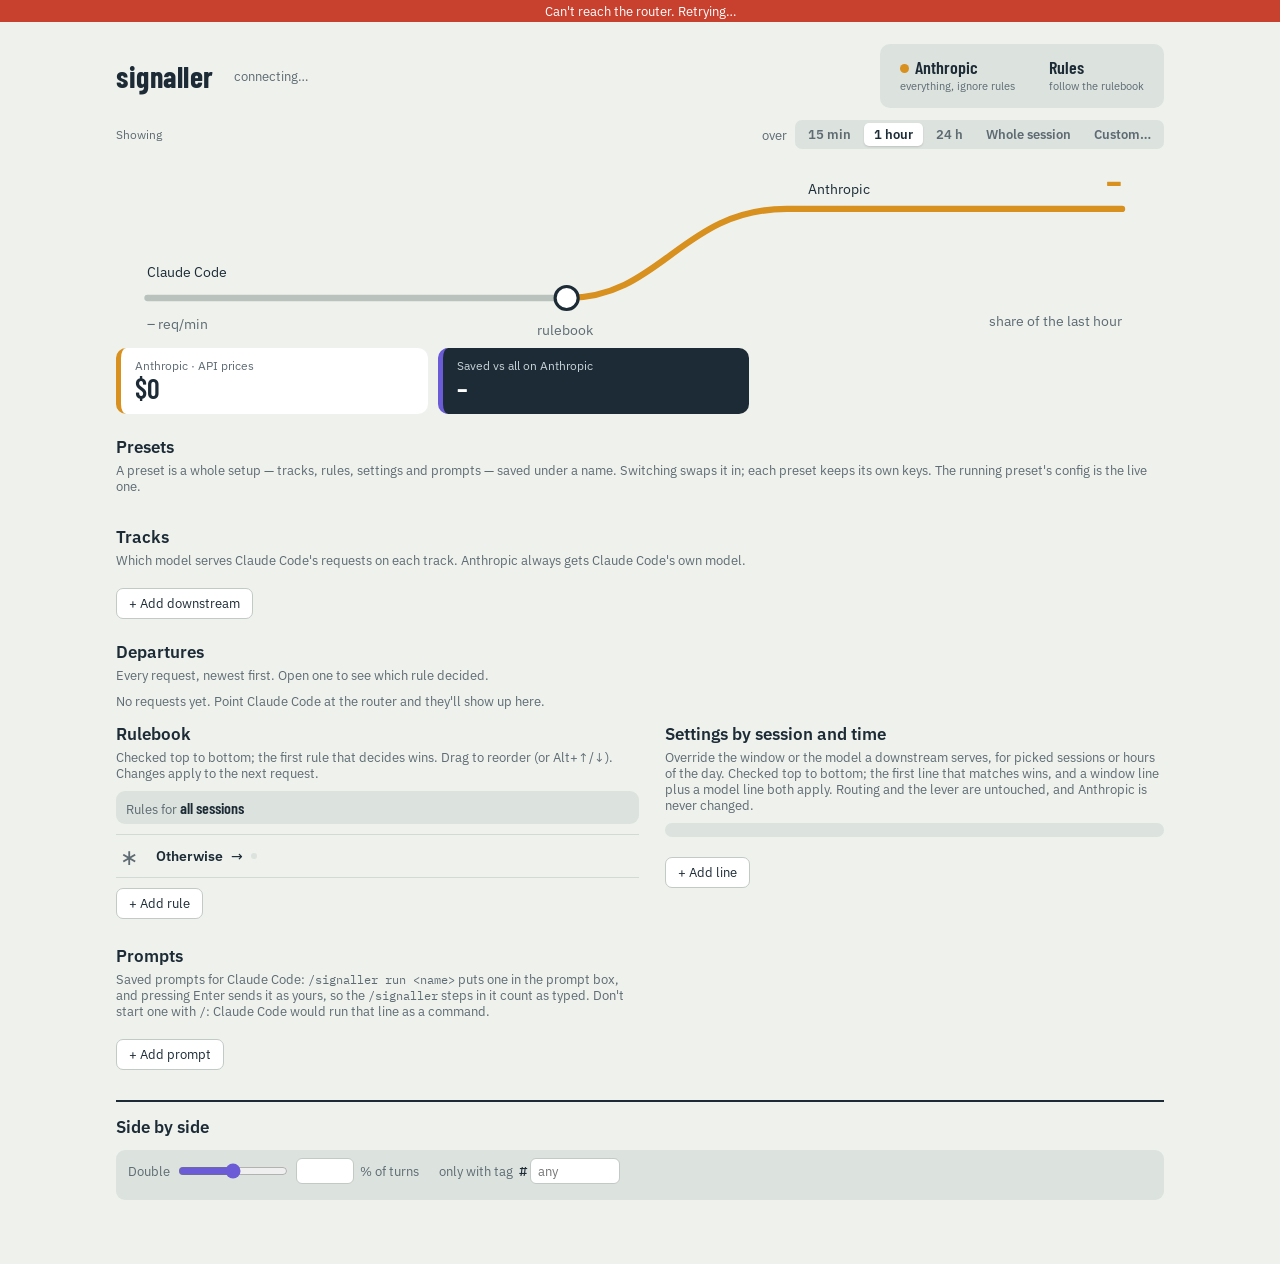
==== ui/index.html @ b8a9aece "Console: import a preset with a preview of its tracks, rules, schedule and prompts Co-Authored-By: C" ====
<!doctype html>
<html lang="en">
<head>
<meta charset="utf-8">
<meta name="viewport" content="width=device-width, initial-scale=1">
<title>signaller</title>
<link rel="icon" href="/ui/favicon.svg" type="image/svg+xml">
<link rel="stylesheet" href="/ui/app.css">
<script src="/ui/app.js" defer></script>
</head>
<body>
<div id="offline" class="offline" role="alert" hidden>Can't reach the router. Retrying…</div>
<div id="banner" class="banner" role="status" hidden></div>
<div id="keyBanner" class="banner" role="status" hidden></div>

<main class="sb">
  <header class="top">
    <h1>signaller</h1>
    <button type="button" class="presetgo" id="presetGo" hidden>running <b id="presetName"></b></button>
    <span class="who"><span id="who">connecting…</span> <span id="errs" class="errs" hidden></span></span>
    <div class="frame" id="lever" role="radiogroup" aria-label="Lever: where requests go">
      <button type="button" class="lever" role="radio" data-v="anthropic" data-t="anthropic" aria-checked="false"><b>Anthropic</b><small>everything, ignore rules</small></button>
      <button type="button" class="lever" role="radio" data-v="rules" aria-checked="false"><b>Rules</b><small>follow the rulebook</small></button>
    </div>
  </header>
  <p id="leverScope" class="hint"></p>
  <p id="leverErr" class="err" role="alert" hidden></p>
  <p id="localWarn" class="warnline" role="status" hidden><span id="localWarnT"></span> <button type="button" class="linkish" id="localWarnX">OK</button></p>

  <div class="tfrow">
    <div class="sess" id="sess" role="group" aria-label="Sessions shown"><span class="lbl">Showing</span></div>
    <div class="tf"><span>over</span>
      <span class="seg" id="span" role="group" aria-label="Time span"><button type="button" data-v="15m">15 min</button><button type="button" data-v="1h">1 hour</button><button type="button" data-v="24h">24 h</button><button type="button" data-v="whole">Whole session</button><button type="button" data-v="custom">Custom…</button></span>
      <span id="custom" class="custom" hidden><input type="datetime-local" id="cFrom" aria-label="From"> – <input type="datetime-local" id="cTo" aria-label="To"></span>
    </div>
  </div>

  <div class="yard">
    <svg id="yard" viewBox="0 0 1000 165" role="img" aria-label="Live traffic">
      <path class="trk rail" d="M30 125 H430"/>
      <path class="trk" id="trkA" data-t="anthropic" d="M430 125 C520 125 540 40 640 40 H960"/>
      <g id="lines"></g>
      <path id="pathA" class="ghost" d="M30 125 H430 C520 125 540 40 640 40 H960"/>
      <text x="30" y="105" class="branch" id="cc">Claude Code</text>
      <text x="30" y="155" class="branch mut" id="rpm">– req/min</text>
      <g id="dots"></g>
      <circle cx="430" cy="125" r="11" class="junction"/>
      <text x="402" y="160" class="branch mut" id="jlabel">rulebook</text>
      <text x="660" y="26" class="branch" id="nameA">Anthropic</text>
      <text x="960" y="28" class="big" data-t="anthropic" text-anchor="end" id="pctA">–</text>
      <text x="960" y="152" class="branch mut share" text-anchor="end" id="share">share of the last hour</text>
    </svg>
  </div>
  <div class="money" id="money">
    <div class="mcell" data-t="anthropic"><div class="k">Anthropic · API prices<span class="sfx"></span></div><div class="n" id="nA">$0</div><div class="t" id="mA"></div><div class="t" id="lA"></div></div>
    <div class="mcell s" id="mcS"><div class="k">Saved vs all on Anthropic<span class="sfx"></span></div><div class="n" id="nS">–</div><div class="t" id="mS"></div></div>
  </div>

  <section id="presets" aria-labelledby="prH">
    <h2 id="prH">Presets</h2>
    <p class="hint">A preset is a whole setup — tracks, rules, settings and prompts — saved under a name. Switching swaps it in; each preset keeps its own keys. The running preset's config is the live one.</p>
    <div class="pcards" id="presetRows"></div>
    <div id="impanel" class="editor impanel" hidden>
      <h3>Import a preset</h3>
      <p class="hint">Nothing changes until you add it: you see the tracks, the rules and what needs a key first.</p>
      <div id="imPick">
        <label class="fld">Choose a .json file <input type="file" id="imFile" accept=".json,application/json"></label>
        <label class="fld" for="imText">…or paste the file's contents</label>
        <textarea id="imText" class="imtext" rows="5" spellcheck="false" autocomplete="off" placeholder="paste an exported preset here"></textarea>
      </div>
      <p id="imErr" class="err" role="alert" hidden></p>
      <div id="imView"></div>
      <div class="edbtns imfoot"><button type="button" class="btn primary" id="imAdd" hidden>Add to my presets</button><button type="button" class="btn" id="imCancel">Cancel</button><span id="imKeys" class="imkeys" hidden></span></div>
    </div>
  </section>

  <section id="tracks" aria-labelledby="trH">
    <h2 id="trH">Tracks</h2>
    <p class="hint">Which model serves Claude Code's requests on each track. Anthropic always gets Claude Code's own model.</p>
    <p id="trErr" class="err" role="alert" hidden></p>
    <div class="tracks" id="trows"></div>
    <button type="button" class="btn" id="addDs" aria-expanded="false" aria-controls="wiz">+ Add downstream</button>
    <span id="addDsWhy" class="hint" hidden>At most 6 downstreams: delete one to add another.</span>
    <div id="wiz" class="editor wiz" hidden>
      <h3>Add a downstream</h3>
      <p class="hint">Any service that accepts Anthropic's <code>/v1/messages</code>. Testing only asks for its model list; nothing is sent to a model.</p>
      <fieldset>
        <legend>1 · Connect</legend>
        <label class="fld">Name <input id="wName" autocomplete="off" spellcheck="false" placeholder="lemmi"></label>
        <label class="fld">Id <input id="wId" autocomplete="off" spellcheck="false" aria-describedby="wIdHint"></label>
        <p id="wIdHint" class="hint">Used in rules (<code>go id</code>), the lever and <code>/signaller id</code>. Can't change once saved.</p>
        <p id="wReuse" class="warn" role="status" hidden></p>
        <label class="fld">URL <input id="wUrl" type="url" autocomplete="off" spellcheck="false" placeholder="the service's base url"></label>
        <label class="fld">Key <input id="wKey" type="password" autocomplete="off" placeholder="sent as a bearer key; never shown again"></label>
        <button type="button" class="btn" id="wTest">Test connection</button> <span id="wTestR" class="wtest" role="status"></span>
      </fieldset>
      <fieldset>
        <legend>2 · Models</legend>
        <label class="sfld"><input type="checkbox" id="wOne"> use one model for every tier</label>
        <div id="wModels" class="wmodels"></div>
      </fieldset>
      <fieldset id="wCost">
        <legend>3 · Cost (optional)</legend>
        <div class="tprices" id="wPrices"></div>
        <p class="hint">USD per 1M tokens. Leave all four blank for unpriced.</p>
      </fieldset>
      <p id="wErr" class="err" role="alert" hidden></p>
      <div class="edbtns"><button type="button" class="btn primary" id="wSave">Save</button><button type="button" class="btn" id="wCancel">Cancel</button></div>
    </div>
  </section>

  <section class="board" aria-labelledby="depH">
    <h2 id="depH">Departures</h2>
    <p class="hint"><span id="depFrom">Every request</span>, newest first. Open one to see which rule decided.</p>
    <div id="deps" class="deps"></div>
    <p id="depEmpty" class="hint empty">No requests yet. Point Claude Code at the router and they'll show up here.</p>
    <button type="button" class="btn" id="older" hidden>Load older</button>
  </section>

  <div class="cols">
    <section id="rulebook" aria-labelledby="rbH">
      <h2 id="rbH">Rulebook</h2>
      <p class="hint">Checked top to bottom; the first rule that decides wins. Drag to reorder (or Alt+↑/↓). Changes apply to the next request.</p>
      <p class="scope">Rules for <b>all sessions</b></p>
      <p id="leverNote" class="levernote" hidden></p>
      <p id="rbErr" class="err" role="alert" hidden></p>
      <div id="rbBody">
        <ol class="rules" id="rules"></ol>
        <div class="otherwise"><span class="onum">∗</span><span class="rname">Otherwise</span> → <span class="seg" role="group" aria-label="Otherwise track" id="otherwise"></span><span class="hint dec" data-r="otherwise"></span></div>
        <button type="button" class="btn" id="addRule">+ Add rule</button>
      </div>
      <div id="editor" class="editor" hidden>
        <h3 id="edTitle">New rule</h3>
        <label class="fld">Name <input id="edName" autocomplete="off" spellcheck="false"></label>
        <label class="fld" for="edText">Rule</label>
        <div class="edwrap">
          <pre class="edhl" id="edHl" aria-hidden="true"></pre>
          <textarea id="edText" class="edta" rows="3" spellcheck="false" autocomplete="off" aria-describedby="edMsg" placeholder='when text contains "migration" go anthropic'></textarea>
        </div>
        <div id="edMsg" class="edmsg" aria-live="polite"></div>
        <div id="edHits"></div>
        <p id="edErr" class="err" role="alert" hidden></p>
        <div class="edbtns"><button type="button" class="btn primary" id="edSave">Save</button><button type="button" class="btn" id="edCancel">Cancel</button></div>
        <details class="ref">
          <summary>What a rule can look at</summary>
          <div class="refcols">
            <div><code>text</code> your newest message</div>
            <div><code>tag</code> any #word in your message</div>
            <div><code>tier</code> opus, sonnet, haiku or other</div>
            <div><code>model</code> the full model id</div>
            <div><code>label</code> what the classifier said</div>
            <div><code>tokens</code> rough request size (<code>100k</code> works)</div>
            <div><code>subagent</code> a subagent's request: yes or no</div>
            <div><code>teammate</code> an agent-team teammate's request (not the lead): yes or no</div>
            <div><code>servertool</code> uses a tool only Anthropic can run (web search…): yes or no</div>
            <div><code>session</code> the session id</div>
            <div><code>hour</code> the hour of the request, 0–23</div>
            <div><b>Joining</b> <code>and</code> <code>or</code> <code>not</code> <code>( )</code></div>
            <div><b>Comparing</b> <code>is</code> <code>contains</code> <code>matches /re/i</code> <code>&gt;</code> <code>&lt;</code></div>
            <div><b>Ending</b> <code>go anthropic</code> or <code>go</code> any downstream id: <span id="refIds"></span></div>
          </div>
          <p class="hint">One <code>when … go …</code> per line; the first line that matches decides.</p>
        </details>
      </div>
    </section>

    <section id="stt" aria-labelledby="sttH">
      <h2 id="sttH">Settings by session and time</h2>
      <p class="hint">Override the window or the model a downstream serves, for picked sessions or hours of the day. Checked top to bottom; the first line that matches wins, and a window line plus a model line both apply. Routing and the lever are untouched, and Anthropic is never changed.</p>
      <p id="sttClock" class="scope"></p>
      <p id="sttErr" class="err" role="alert" hidden></p>
      <ol class="stlines" id="stLines"></ol>
      <button type="button" class="btn" id="stAdd">+ Add line</button>
      <ul id="stColl" class="stcoll" hidden></ul>
    </section>

    <section id="prm" aria-labelledby="prmH">
      <h2 id="prmH">Prompts</h2>
      <p class="hint">Saved prompts for Claude Code: <code>/signaller run &lt;name&gt;</code> puts one in the prompt box, and pressing Enter sends it as yours, so the <code>/signaller</code> steps in it count as typed. Don't start one with <code>/</code>: Claude Code would run that line as a command.</p>
      <p id="prmErr" class="err" role="alert" hidden></p>
      <ol class="prlist" id="prList"></ol>
      <button type="button" class="btn" id="prAdd">+ Add prompt</button>
    </section>
  </div>

  <section class="pair" id="pair" aria-labelledby="pairH">
    <div class="pairhead">
      <h2 id="pairH">Side by side</h2>
      <span class="hint" id="dblCount"></span>
    </div>
    <div class="strip" id="strip">
      <label class="sfld">Double <input type="range" id="dRate" min="0" max="100" step="1" aria-label="Doubling rate, percent of turns"> <input type="number" id="dRateN" min="0" max="100" step="1" class="num3" aria-label="Doubling rate percent">% of turns</label>
      <label class="sfld">only with tag <span class="hash">#</span><input id="dTag" class="tagin" placeholder="any" spellcheck="false" autocomplete="off"></label>
      <div class="shadows" id="shadows"></div>
    </div>
    <p id="dblErr" class="err" role="alert" hidden></p>
    <div id="turn"></div>
  </section>
</main>
</body>
</html>
---- ui/app.css ----
@font-face{font-family:"Barlow Condensed";font-weight:500;font-display:swap;src:url(/ui/fonts/barlow-condensed-latin-500-normal.woff2) format("woff2")}
@font-face{font-family:"Barlow Condensed";font-weight:600;font-display:swap;src:url(/ui/fonts/barlow-condensed-latin-600-normal.woff2) format("woff2")}
@font-face{font-family:"Barlow Condensed";font-weight:700;font-display:swap;src:url(/ui/fonts/barlow-condensed-latin-700-normal.woff2) format("woff2")}
@font-face{font-family:"IBM Plex Sans";font-weight:400;font-display:swap;src:url(/ui/fonts/ibm-plex-sans-latin-400-normal.woff2) format("woff2")}
@font-face{font-family:"IBM Plex Sans";font-weight:500;font-display:swap;src:url(/ui/fonts/ibm-plex-sans-latin-500-normal.woff2) format("woff2")}
@font-face{font-family:"IBM Plex Sans";font-weight:600;font-display:swap;src:url(/ui/fonts/ibm-plex-sans-latin-600-normal.woff2) format("woff2")}
@font-face{font-family:"IBM Plex Mono";font-weight:400;font-display:swap;src:url(/ui/fonts/ibm-plex-mono-latin-400-normal.woff2) format("woff2")}

:root{--paper:#EEF1EC;--ink:#1C2B36;--muted:#5E6B73;--rail:#B9C2BD;--anth:#D8901E;--ok:#1F8A5B;--shadow:#6B5BD6;--stop:#C8412F;
  --line:#D3DAD5;--well:#DCE2DD;--off:#C2CAC5;--card:#fff;
  --cond:"Barlow Condensed",sans-serif;--mono:"IBM Plex Mono",ui-monospace,monospace}
*{box-sizing:border-box}
html,body{margin:0;background:var(--paper);color:var(--ink)}
body{font-family:"IBM Plex Sans",system-ui,sans-serif;font-size:14px}
button,input,select,textarea{font:inherit;color:inherit}
code{font-family:var(--mono);font-size:.92em}
[hidden]{display:none!important}
[data-t=anthropic]{--c:var(--anth)}
:focus-visible{outline:2px solid var(--shadow);outline-offset:2px;border-radius:4px}

.sb{max-width:1100px;margin:0 auto;padding:22px 26px 60px}
h1,h2,h3,.num,.lever b,.big{font-family:var(--cond)}
h2{font-size:17px;margin:0 0 4px;font-weight:600;font-family:inherit}
h3{font-size:20px;margin:0 0 10px;font-weight:600;letter-spacing:.3px}
.hint{font-size:12.5px;color:var(--muted);margin:0 0 10px}
.err{font-size:12.5px;color:var(--stop);margin:6px 0;font-weight:500}
.to{color:var(--c);font-weight:600}

.offline{position:sticky;top:0;z-index:5;background:var(--stop);color:#fff;font-size:12.5px;padding:3px 12px;text-align:center}
.banner{background:#FBEFD9;border-bottom:1px solid #E9C98E;padding:8px 26px;font-size:13px;text-align:center}

/* header + lever */
.top{display:flex;align-items:center;gap:20px;flex-wrap:wrap}
.top h1{font-size:30px;margin:0;letter-spacing:.5px;font-weight:700}
.who{color:var(--muted);font-size:13px}
.errs{color:var(--stop);font-weight:600;margin-left:8px}
.frame{margin-left:auto;display:flex;gap:6px;background:var(--well);padding:6px;border-radius:10px}
.lever{border:0;border-radius:7px;padding:8px 14px;background:transparent;color:var(--ink);cursor:pointer;text-align:left;transition:background .15s,color .15s}
.lever:hover{background:#E9EDE9}
.lever b{display:block;font-size:18px;line-height:1;font-weight:600}
.lever small{font-size:11px;color:var(--muted)}
.lever[aria-checked=true]{background:var(--ink);color:#fff}.lever[aria-checked=true] small{color:#C9D3D8}
.lever[data-t] b::before{content:"";display:inline-block;width:9px;height:9px;border-radius:50%;margin-right:6px;vertical-align:1px;background:var(--c)}
.warnline{background:#FBEFD9;border-left:4px solid var(--anth);padding:8px 12px;border-radius:6px;font-size:13px;margin:12px 0 0}
.linkish{background:none;border:0;padding:0 4px;text-decoration:underline;cursor:pointer;font-weight:600}

/* sessions + time span */
.tfrow{display:flex;justify-content:space-between;align-items:center;gap:10px;flex-wrap:wrap;margin:12px 0 0}
.sess{display:flex;gap:6px;flex-wrap:wrap;align-items:center;min-width:0}
.sess .lbl,.tf{font-size:12.5px;color:var(--muted)}.sess .lbl{font-size:11.5px;margin-right:4px}
.sc{font-size:12.5px;border-radius:7px;padding:5px 10px;background:#fff;border:1px solid var(--line);font-family:var(--mono);cursor:pointer;max-width:100%;overflow:hidden;text-overflow:ellipsis;white-space:nowrap}
.sc small{color:var(--muted);font-family:"IBM Plex Sans",sans-serif;margin-left:6px}
.sc[aria-pressed=true]{background:var(--ink);color:#fff;border-color:var(--ink)}.sc[aria-pressed=true] small{color:#C9D3D8}
.scw{display:inline-flex;max-width:100%}.scw .sc{border-radius:7px 0 0 7px;border-right:0;min-width:0}
.scx{border:1px solid var(--line);border-radius:0 7px 7px 0;background:#fff;color:var(--muted);padding:0 7px;cursor:pointer;font-size:13px}.scx:hover,.scx:focus-visible{color:#B42318;border-color:#B42318}
.sc.all,.sc.more{font-family:inherit;font-weight:600}.sc.more{color:var(--muted)}
.tf{display:flex;align-items:center;gap:8px;flex-wrap:wrap}
.tf .seg{flex-wrap:wrap}.tf .seg button[aria-pressed=true]{color:var(--ink)}
.custom input{border:1px solid var(--off);background:#fff;border-radius:6px;padding:3px 8px;font-family:var(--mono);font-size:12px;color:var(--ink)}

/* cost cards */
.money{display:grid;grid-template-columns:var(--cols,repeat(2,1fr) 1.3fr);gap:10px;margin-top:4px}
.mcell{background:#fff;border-radius:10px;padding:10px 14px;border-left:5px solid var(--c);min-width:0}
.mcell.s{--c:var(--shadow);background:var(--ink);color:#fff}
.mcell .k{font-size:11.5px;color:var(--muted)}.mcell.s .k{color:#C9D3D8}
.mcell .n{font-family:var(--cond);font-size:28px;font-weight:600;line-height:1.1}
.mcell .t{font-size:11.5px;color:var(--muted);font-family:var(--mono)}.mcell.s .t{color:#C9D3D8}

/* yard */
.yard{margin:18px 0 8px}
.yard svg{width:100%;height:auto;display:block;overflow:visible}
.trk{fill:none;stroke-width:6;stroke-linecap:round;transition:opacity .3s}
.rail{stroke:var(--rail)}.trk[data-t]{stroke:var(--c)}
.ghost{fill:none;stroke:none}
.branch{font-size:13px;fill:var(--ink)}
.mut{fill:var(--muted)}
.big{font-size:40px;font-weight:600}
.big[data-t]{fill:var(--c)}
.junction{fill:#fff;stroke:var(--ink);stroke-width:3}
.trk.dim{opacity:.25}
.trk.off{stroke-dasharray:2 14}.big.off{fill:var(--rail)}
.dot{r:6px}
.dot{fill:var(--c)}.dot.x{fill:var(--stop)}.dot.s{fill:var(--shadow);opacity:.55}

/* presets */
.presetgo{border:1px solid var(--line);background:#fff;border-radius:8px;padding:6px 12px;font-size:13px;cursor:pointer;color:var(--muted)}
.presetgo b{color:var(--ink)}
.presetgo::before{content:"";display:inline-block;width:9px;height:9px;border-radius:50%;background:var(--ok);margin-right:8px;vertical-align:1px}
#presets{margin-top:22px}
.pcards{display:grid;grid-template-columns:repeat(auto-fill,minmax(230px,1fr));gap:10px;align-items:start}
.pcard{background:#fff;border:1px solid var(--line);border-radius:10px;padding:10px 12px;font-size:12.5px;display:grid;gap:3px;align-content:start}
.pcard.active{border:2px solid var(--anth)}
.pname{font-weight:600;font-size:14px}
.prun{color:var(--anth);font-weight:600}
.ptag,.psum{color:var(--muted)}
.pkeys{color:#B45309;font-weight:600}
.pacts{display:flex;gap:2px;align-items:center;flex-wrap:wrap;margin-top:5px}
.pcard input{border:1px solid var(--off);background:var(--paper);border-radius:6px;padding:4px 7px;width:100%}
.pcard .btn{margin-top:5px}
.psave{border-style:dashed;color:var(--muted)}
.pdel{color:var(--stop);font-weight:600}
/* import panel */
.impanel{margin-top:10px}
#impanel.drag{outline:2px dashed var(--shadow);outline-offset:-4px}
.imtext{display:block;width:100%;box-sizing:border-box;border:1px solid var(--off);background:#fff;border-radius:6px;padding:6px 8px;font:12px var(--mono);color:var(--ink);resize:vertical}
.imname{display:flex;gap:10px;align-items:baseline;flex-wrap:wrap}
.imname input{border:1px solid var(--off);background:#fff;border-radius:6px;padding:4px 8px;color:var(--ink)}
.imn{font-family:var(--cond);font-size:20px;font-weight:600;width:240px}
.imt{flex:1;min-width:160px}
.imexp{color:var(--muted);font-size:12.5px}
.imtaken{color:#B45309;font-weight:600;font-size:12.5px}
.imgrid{display:grid;grid-template-columns:1fr 1fr;gap:12px;margin-top:10px}
.imbox{background:var(--paper);border-radius:8px;padding:10px 12px;min-width:0;font-size:12.5px}
.imbox .lbl{font-size:10.5px;letter-spacing:.08em;color:var(--muted);text-transform:uppercase}
.imtrk{border-left:4px solid var(--c);padding-left:8px;margin-top:8px}
.imtrk .imk{font-weight:600}
.imtrk small{display:block;color:var(--muted);margin-top:1px}
.imok{color:var(--ok)}.imnew{color:#B45309}
.imroute{margin:8px 0 0;padding-left:18px;line-height:1.7;font-family:var(--mono);font-size:12px}
.immeta{color:var(--muted);margin-top:6px}
.imkeys{color:#B45309;font-weight:600;font-size:12.5px;margin-left:auto}
.imfoot{margin-top:12px;align-items:center}

/* tracks */
#tracks{margin-top:22px}
.tracks{display:grid;gap:10px}
.trow{background:#fff;border-radius:10px;padding:12px 14px;border-left:5px solid var(--c);display:grid;grid-template-columns:150px repeat(4,minmax(0,1fr));gap:12px;align-items:end}
.tname{font-family:var(--cond);font-size:22px;font-weight:600;line-height:1}
.tmeta{font-size:11.5px;color:var(--muted);margin-top:4px;font-family:var(--mono)}
.tmeta .ok{color:var(--ok)}.tmeta .no{color:var(--stop)}.tkey{white-space:nowrap}
label.f{font-size:11.5px;color:var(--muted);display:grid;gap:3px}
.f input,.f select{font:13px var(--mono);color:var(--ink);background:var(--paper);border:1px solid var(--off);border-radius:6px;padding:6px 8px;width:100%}
.tprices{grid-column:2/-1;display:flex;flex-wrap:wrap;gap:6px 14px;align-items:center;font-size:11.5px;color:var(--muted)}
.tprices input{width:80px;font:12px var(--mono);color:var(--ink);background:var(--paper);border:1px solid var(--off);border-radius:6px;padding:4px 6px}
input.tname{width:100%;border:1px solid transparent;border-radius:6px;background:none;padding:0 2px;margin-left:-3px}
input.tname:hover,input.tname:focus{border-color:var(--off);background:var(--paper)}
.tacts{grid-column:2/-1;display:flex;flex-wrap:wrap;gap:6px;align-items:center;font-size:12px}
.tacts input{font:12px var(--mono);background:var(--paper);border:1px solid var(--off);border-radius:6px;padding:4px 6px;width:200px}
.tacts .del{color:var(--stop);margin-left:auto}
.tacts ul{margin:2px 0 0;padding-left:18px;flex-basis:100%}
.tprices .err{flex-basis:100%;margin:0}
.wiz fieldset{border:0;border-top:1px solid var(--line);margin:0 0 6px;padding:8px 0 4px}
.wiz legend{font-weight:600;font-size:13px;padding:0 6px 0 0}
.wiz .tprices{grid-column:auto;margin-bottom:6px}
.wiz .warn{font-size:12px;color:#7a4b00;background:#FBEFD9;border-radius:6px;padding:5px 8px;margin:0 0 8px}
.wmodels{display:grid;grid-template-columns:repeat(4,minmax(0,1fr));gap:10px;margin-top:8px}
.wtest{font-size:12.5px;margin-left:8px}.wtest.ok{color:var(--ok)}.wtest.no{color:var(--stop)}
.trow .warn{grid-column:2/-1;font-size:12px;color:#7a4b00;background:#FBEFD9;border-radius:6px;padding:5px 8px;margin:0}

/* columns */
.cols{display:grid;grid-template-columns:1.05fr 1fr;gap:26px;margin-top:14px}
.cols>section{min-width:0}

/* rulebook */
#rbBody{transition:opacity .2s}
#rulebook.dim #rbBody{opacity:.42}
.scope{background:var(--well);border-radius:9px;padding:7px 10px;margin:0 0 10px;font-size:12.5px;color:var(--muted)}
.scope b{font-family:var(--cond);font-size:16px;font-weight:600;color:var(--ink)}
.dec{margin:3px 0 0}.otherwise .dec{margin:0 0 0 auto}
.levernote{font-family:var(--cond);font-size:18px;font-weight:600;margin:0 0 8px;color:var(--ink)}
ol.rules{list-style:none;padding:0;margin:0}
ol.rules>li{display:grid;grid-template-columns:28px 1fr auto;gap:10px;align-items:start;padding:10px 4px;border-top:1px solid var(--line);border-radius:6px;transition:background .15s}
ol.rules .num{font-family:var(--cond);font-size:22px;color:var(--muted);line-height:1;cursor:grab;user-select:none;padding:0 4px}
ol.rules .num:hover{color:var(--ink)}
ol.rules>li.dragging{opacity:.4}
ol.rules>li.over{box-shadow:inset 0 3px 0 var(--ink)}
ol.rules>li.off .rbody{opacity:.5}
.rname{font-weight:600;font-size:14px}
.rdesc{font-size:12.5px;color:var(--muted);margin-top:2px}
.rline{font-family:var(--mono);font-size:12px;color:var(--ink)}
.badge{display:inline-block;font-size:11px;font-weight:600;color:#8A4F00;background:#FBEFD9;border-radius:4px;padding:1px 6px;margin-left:6px;vertical-align:1px}
.ruletext{font-family:var(--mono);font-size:12px;background:var(--ink);color:var(--paper);border-radius:6px;padding:8px 10px;margin:6px 0 0;white-space:pre-wrap;word-break:break-word}
.racts{display:flex;gap:4px;margin-top:6px}
.mini{background:none;border:0;padding:2px 6px;border-radius:5px;font-size:12px;color:var(--muted);cursor:pointer;text-decoration:underline;text-underline-offset:2px}
.mini:hover{color:var(--ink);background:var(--well)}
.tg{width:34px;height:20px;border-radius:10px;background:var(--ok);position:relative;flex:none;border:0;padding:0;cursor:pointer;margin-top:1px}
.tg::after{content:"";position:absolute;top:3px;right:3px;width:14px;height:14px;border-radius:50%;background:#fff;transition:right .15s}
.tg[aria-pressed=false]{background:var(--off)}.tg[aria-pressed=false]::after{right:17px}
.chips{display:flex;gap:6px;flex-wrap:wrap;margin-top:7px}
.chip{font-size:12px;border-radius:6px;padding:3px 8px;background:#fff;border:1px solid var(--line)}
.slider{margin-top:8px;font-size:12px;color:var(--muted);display:flex;align-items:center;gap:10px}
.slider input{flex:1;accent-color:var(--ink);min-width:80px}
.cls{margin-top:8px;font-size:12.5px;display:grid;gap:6px}
.cls .row{display:flex;gap:6px;align-items:center;flex-wrap:wrap}
.cls input,.cls select,.fld input,.strip input:not([type=checkbox]):not([type=range]){border:1px solid var(--off);background:#fff;border-radius:6px;padding:4px 7px}
.cls .lname{width:120px}.cls .ldesc{flex:1;min-width:140px}
.cls .narrow{width:70px}
.otherwise{display:flex;align-items:center;gap:8px;padding:10px 4px;border-top:1px solid var(--line);border-bottom:1px solid var(--line);font-size:14px}
.onum{width:28px;font-family:var(--cond);font-size:22px;color:var(--muted);line-height:1}
.seg{display:inline-flex;background:var(--well);border-radius:7px;padding:3px;gap:3px}
.seg button{border:0;background:none;border-radius:5px;padding:3px 10px;cursor:pointer;font-weight:600;font-size:13px}
.seg.win{justify-self:start;padding:2px;gap:2px}.seg.win button{padding:1px 7px;font-size:11.5px;color:var(--muted)}.seg.win button[aria-pressed=true]{color:var(--c)}
.seg button[aria-pressed=true]{background:#fff;box-shadow:0 1px 2px #0002}
.seg button[style][aria-pressed=true]{color:var(--c)}
.seg.win button.now{color:var(--c);outline:1.5px dashed var(--c);outline-offset:-2px}.wnow{display:block;font-size:11px;color:var(--c);margin-top:2px}
.btn{border:1px solid var(--off);background:#fff;border-radius:7px;padding:6px 12px;cursor:pointer;margin-top:10px;font-size:13px}
.btn:hover{border-color:var(--ink)}
.btn.primary{background:var(--ink);color:#fff;border-color:var(--ink)}
a.btn{text-decoration:none;color:inherit}

/* settings lines */
ol.stlines{list-style:none;padding:0;margin:0}
ol.stlines>li{display:grid;grid-template-columns:28px 1fr;gap:10px;align-items:start;padding:10px 4px;border-top:1px solid var(--line)}
ol.stlines .num{font-family:var(--cond);font-size:22px;color:var(--muted);line-height:1;padding:0 4px}
ol.stlines>li.clash .num{color:var(--anth)}
ol.prlist{list-style:none;padding:0;margin:0}
ol.prlist>li{padding:10px 4px;border-top:1px solid var(--line)}
.prhead{display:flex;gap:6px;align-items:center;margin-bottom:6px}
.prhead .prname{flex:1;min-width:120px;border:1px solid var(--off);background:#fff;border-radius:6px;padding:4px 7px;font:12px var(--mono);color:var(--ink)}
.prtext{display:block;width:100%;box-sizing:border-box;border:1px solid var(--off);background:#fff;border-radius:6px;padding:6px 8px;font:12px/1.5 var(--mono);color:var(--ink);resize:vertical}
.stline{display:flex;gap:6px;align-items:center;flex-wrap:wrap}
.stline .whenin{flex:1;min-width:150px;border:1px solid var(--off);background:#fff;border-radius:6px;padding:4px 7px;font:12px var(--mono);color:var(--ink)}
.stline select{border:1px solid var(--off);background:#fff;border-radius:6px;padding:4px 5px}
.stline input[data-k^=sv]{font:12px var(--mono);border:1px solid var(--off);background:#fff;border-radius:6px;padding:4px 7px;min-width:110px}
.stacts{display:inline-flex;gap:2px}
.stacts .del{color:var(--stop)}
.shint{margin:4px 0 0}
.stcoll{margin:10px 0 0;padding:6px 10px;background:#FBEFD9;border-radius:6px;font-size:12.5px;color:#8A4F00;list-style:none}
.dep .ovr{font-family:var(--mono);font-size:11px;color:var(--ink);background:var(--well);border-radius:4px;padding:0 5px;margin-left:5px}

/* rule editor */
.editor{margin-top:16px;background:#fff;border-radius:10px;padding:14px 16px;border-top:4px solid var(--ink)}
.fld{display:block;font-size:12.5px;color:var(--muted);margin-bottom:8px}
.fld input{display:block;width:100%;margin-top:3px;color:var(--ink);font-size:14px}
.edwrap{position:relative;font-family:var(--mono);font-size:14px;line-height:1.7}
.edhl,.edta{margin:0;padding:12px 14px;border-radius:6px;white-space:pre-wrap;word-break:break-word;font:inherit;letter-spacing:0;tab-size:4}
.edhl{position:absolute;inset:0;background:var(--ink);color:var(--paper);overflow:hidden;pointer-events:none}
.edta{position:relative;display:block;width:100%;min-height:90px;resize:none;background:transparent;color:transparent;caret-color:#fff;border:0;overflow:auto}
.edta::placeholder{color:#7d8c95}
.edta::selection{background:#ffffff40;color:transparent}
.kw{color:#9fb4c4}.fd{color:#fff;font-weight:600}.st{color:#e8c37a}.an{color:var(--anth);font-weight:700}.ds{color:color-mix(in srgb,var(--c,#9fb4c4) 60%,#fff);font-weight:700}
.edmsg{font-size:12.5px;margin:8px 0 6px;min-height:1.2em}
.edmsg.ok{color:var(--ok)}.edmsg.no{color:var(--stop)}
.edmsg .note{display:block;color:var(--muted);font-size:12px}
.edmsg .slow{display:block;color:#8A4F00;font-size:12px}
.hits{width:100%;border-collapse:collapse;font-size:12px;border:1px solid var(--line);border-radius:6px;table-layout:fixed}
.hits th{text-align:left;font-weight:600;background:var(--paper)}
.hits th,.hits td{padding:5px 8px;border-top:1px solid var(--line);white-space:nowrap;overflow:hidden;text-overflow:ellipsis}
.hits .t{width:70px}.hits .w{width:28%}.hits .g{width:84px}
.chg{color:var(--stop);font-weight:600}
.edbtns{display:flex;gap:8px}
.ref{margin-top:12px;font-size:12px}
.ref summary{cursor:pointer;font-weight:600}
.refcols{columns:2;margin-top:6px;line-height:1.75}

/* departures */
.board{font-size:13px;margin-top:22px}
.deps{max-height:620px;overflow:auto;padding:0 10px;margin:0 -10px}
.dep{border-top:1px solid var(--line)}
.dephead{display:grid;grid-template-columns:58px 10px minmax(0,1fr) auto;gap:10px;align-items:center;padding:7px 0;cursor:pointer}
.dep.new{animation:arrive 1.2s ease-out}
@keyframes arrive{from{background:#fff}to{background:transparent}}
.dep time{font-variant-numeric:tabular-nums;color:var(--muted);font-size:12px}
.sw{width:10px;height:10px;border-radius:50%}
.sw{background:var(--c)}.sw.x{background:var(--stop)}
.stag{font-family:var(--mono);font-size:11px;color:var(--muted);background:var(--well);border-radius:4px;padding:1px 5px;margin-right:6px}
.dep .what{white-space:nowrap;overflow:hidden;text-overflow:ellipsis}
.dep .why{font-size:12px;color:var(--muted);white-space:nowrap;max-width:380px;overflow:hidden;text-overflow:ellipsis}
.dep .why.x{color:var(--stop);font-weight:600}
.dep .lat{display:block;font-weight:400;color:var(--muted)}
.dep .dbl{color:var(--shadow);font-weight:700;margin-left:4px}
.dep.open{background:#fff;border-radius:8px;padding:2px 10px 9px;margin:4px -10px;border-top-color:transparent}
.dep.open .what{white-space:normal}
.explain{margin-left:88px;font-size:12.5px;color:var(--muted);line-height:1.6}
.explain ol{margin:0;padding-left:18px}
.explain s{color:#9AA5AB}
.explain b{color:var(--ink)}
.explain .facts{margin-top:4px;font-variant-numeric:tabular-nums}
.explain .prompt{margin:6px 0 0;padding:8px 10px;max-height:320px;overflow:auto;white-space:pre-wrap;word-break:break-word;font-family:var(--mono);font-size:11.5px;color:var(--ink);background:var(--well);border-radius:6px}
.explain .sh{color:var(--shadow)}

/* side by side */
.pair{margin-top:30px;border-top:2px solid var(--ink);padding-top:14px}
.pairhead{display:flex;align-items:baseline;gap:14px;flex-wrap:wrap}
.pairhead .hint{margin:0}
.strip{display:flex;flex-wrap:wrap;gap:8px 20px;align-items:center;font-size:12.5px;color:var(--muted);margin:8px 0 4px;padding:8px 12px;background:var(--well);border-radius:9px}
.sfld{display:inline-flex;align-items:center;gap:6px}
.sfld input[type=range]{width:110px;accent-color:var(--shadow)}
.sfld input[type=checkbox]{accent-color:var(--shadow);width:15px;height:15px;margin:0}
.num3{width:58px}
.shadows{flex-basis:100%;display:grid;grid-template-columns:repeat(3,minmax(0,1fr));gap:8px}
.srow{background:#fff;border-radius:8px;padding:6px 10px;font-size:12.5px;color:var(--ink);display:flex;gap:8px;align-items:center}
.srow select{margin-left:auto;border:1px solid var(--off);background:#fff;border-radius:6px;padding:2px 5px}
.srow .sw{flex:none}
.hash{color:var(--ink);font-weight:600;margin-right:-4px}
.tagin{width:90px}
.turnhead{display:flex;flex-wrap:wrap;gap:10px;align-items:baseline;margin-top:14px}
.turnhead .q{font-weight:600;flex:1;min-width:200px;overflow:hidden;text-overflow:ellipsis;white-space:nowrap}
.nav{display:inline-flex;gap:4px;align-items:center;font-size:12.5px;color:var(--muted)}
.nav button{border:1px solid var(--off);background:#fff;border-radius:6px;padding:2px 9px;cursor:pointer}
.nav button:disabled{opacity:.4;cursor:default}
.twin{display:grid;grid-template-columns:1fr 1fr;gap:16px;margin-top:10px}
.ans{background:#fff;border-radius:10px;padding:12px 14px;border-top:4px solid;min-width:0}
.ans{border-color:var(--c)}
.meta{font-size:12px;color:var(--muted);display:flex;gap:12px;align-items:baseline;flex-wrap:wrap}
.meta .tn{font-weight:600}
.ans .tn{color:var(--c)}
.served{font-size:11px;background:var(--ink);color:#fff;border-radius:4px;padding:1px 6px;margin-left:auto}
.atext{font-size:13px;line-height:1.55;margin:8px 0 0;white-space:pre-wrap;word-break:break-word;max-height:300px;overflow:auto}
.tools{margin:8px 0 0;padding:0;list-style:none;font-family:var(--mono);font-size:11.5px}
.tools li{background:var(--paper);border-radius:4px;padding:3px 6px;margin-top:4px;white-space:nowrap;overflow:hidden;text-overflow:ellipsis}
.state{margin-top:8px;font-size:13px;color:var(--muted);font-style:italic}
.state.x{color:var(--stop);font-style:normal}
.verdict{display:flex;gap:8px;margin-top:12px;align-items:center;font-size:13px;flex-wrap:wrap}
.verdict button{border:1px solid var(--off);background:#fff;border-radius:7px;padding:5px 12px;cursor:pointer}
.verdict button[aria-pressed=true]{background:var(--ink);color:#fff;border-color:var(--ink)}
.verdict .tally{margin-left:auto;color:var(--muted);font-size:12px}

@media (max-width:820px){
  .sb{padding:16px 16px 50px}
  .cols,.twin,.trow,.shadows,.wmodels,.imgrid{grid-template-columns:1fr}
  #stt,#prm{margin-top:22px}
  .tacts{grid-column:auto}
  .money{grid-template-columns:1fr 1fr}
  .tf .seg button{padding:3px 7px}
  .trow .warn{grid-column:auto}
  .frame{margin-left:0;width:100%}.lever{flex:1}
  .refcols{columns:1}
  .yard{margin-top:34px}
  .branch{font-size:34px}.big{font-size:90px}
  .model,.share,#jlabel{display:none}
  .dep .why{max-width:110px}
  .explain{margin-left:20px}
}
@media (prefers-reduced-motion:reduce){
  *{transition:none!important;animation:none!important}
}
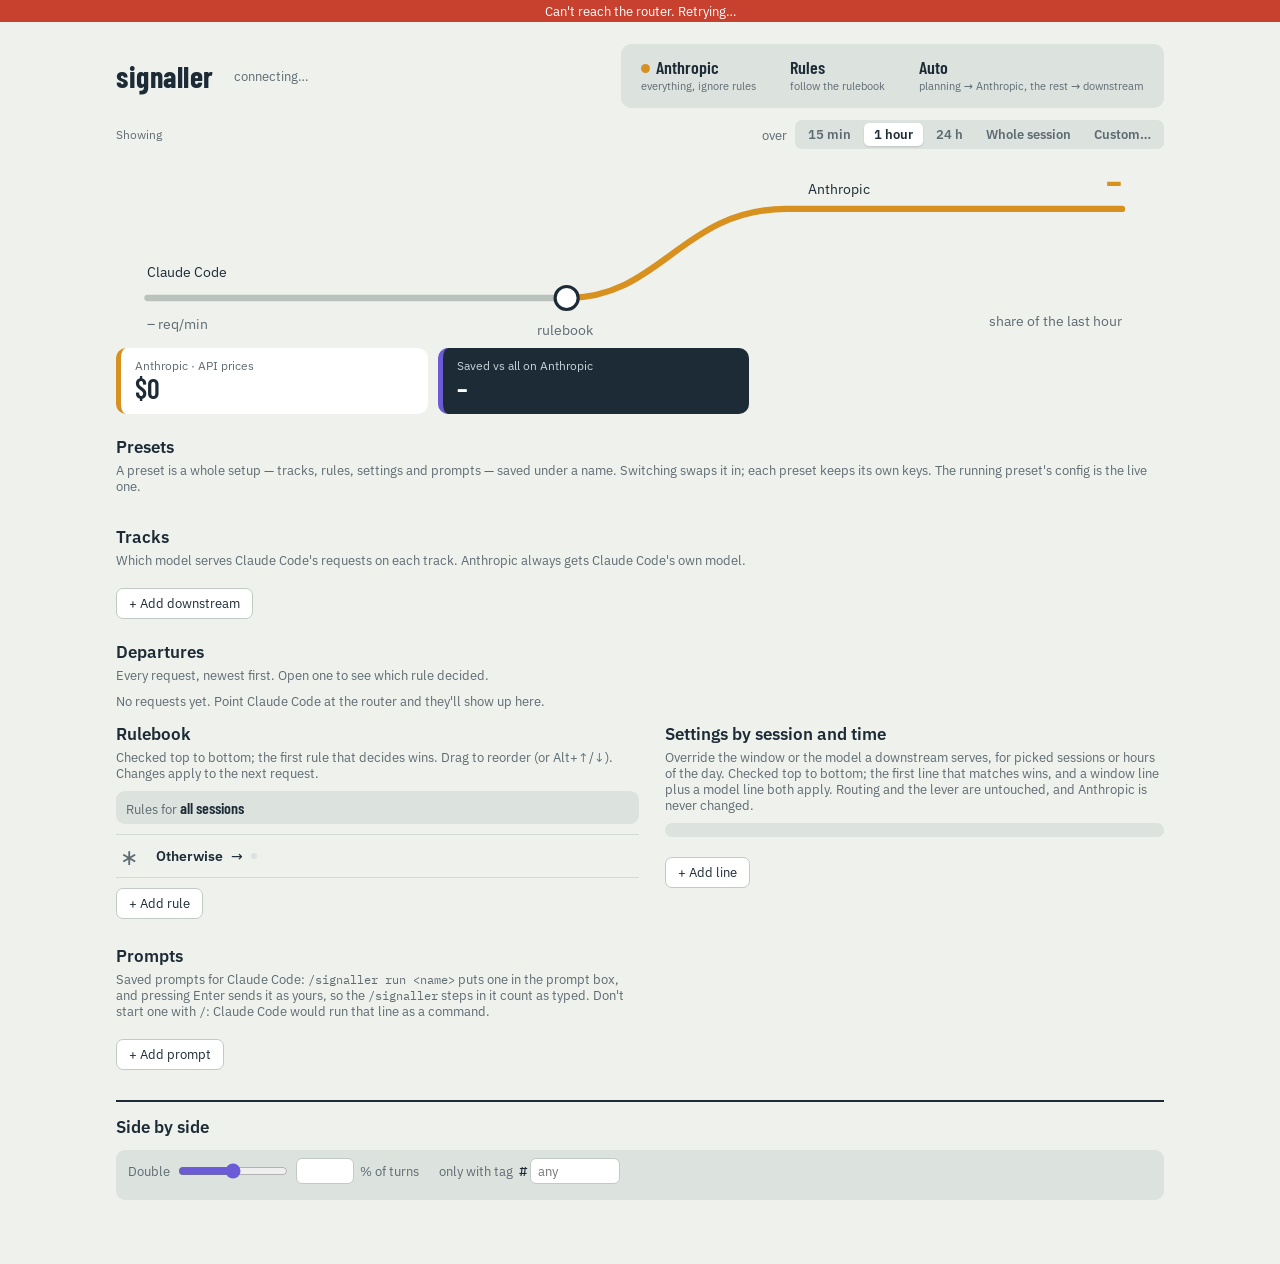
==== commit 20c10e98: "Console: the Auto lever and its settings Also: auto_last only for main-thread requests, recorded for" ====
--- a/ui/index.html
+++ b/ui/index.html
@@ -21,10 +21,22 @@
     <div class="frame" id="lever" role="radiogroup" aria-label="Lever: where requests go">
       <button type="button" class="lever" role="radio" data-v="anthropic" data-t="anthropic" aria-checked="false"><b>Anthropic</b><small>everything, ignore rules</small></button>
       <button type="button" class="lever" role="radio" data-v="rules" aria-checked="false"><b>Rules</b><small>follow the rulebook</small></button>
+      <button type="button" class="lever" role="radio" data-v="auto" aria-checked="false"><b>Auto</b><small id="autoSub">planning → Anthropic, the rest → downstream</small></button>
     </div>
   </header>
   <p id="leverScope" class="hint"></p>
   <p id="leverErr" class="err" role="alert" hidden></p>
+  <section id="autoBox" class="autobox" aria-label="Auto settings" hidden>
+    <p class="hint">Auto settings apply to all sessions. <span id="autoModel"></span></p>
+    <div class="autogrid">
+      <label class="f">Execution runs on<select id="auExec" data-k="au:exec"></select></label>
+      <label class="f">Planning skills<input id="auPlan" data-k="au:plan" type="text" placeholder="comma-separated" autocomplete="off"></label>
+      <label class="f">Execution skills<input id="auSkills" data-k="au:skills" type="text" placeholder="comma-separated" autocomplete="off"></label>
+      <label class="f">Spec and plan folders<input id="auDirs" data-k="au:dirs" type="text" placeholder="comma-separated" autocomplete="off"></label>
+      <label class="f">Threshold (0.5–0.99)<input id="auThr" data-k="au:thr" type="number" min="0.5" max="0.99" step="0.01"></label>
+    </div>
+    <p id="autoErr" class="err" role="alert" hidden></p>
+  </section>
   <p id="localWarn" class="warnline" role="status" hidden><span id="localWarnT"></span> <button type="button" class="linkish" id="localWarnX">OK</button></p>
 
   <div class="tfrow">
--- a/ui/app.css
+++ b/ui/app.css
@@ -196,6 +196,7 @@
 .btn{border:1px solid var(--off);background:#fff;border-radius:7px;padding:6px 12px;cursor:pointer;margin-top:10px;font-size:13px}
 .btn:hover{border-color:var(--ink)}
 .btn.primary{background:var(--ink);color:#fff;border-color:var(--ink)}
+.btn:disabled{opacity:.4;cursor:default}.btn:disabled:hover{border-color:var(--off)}
 a.btn{text-decoration:none;color:inherit}
 
 /* settings lines */
@@ -325,3 +326,6 @@
 @media (prefers-reduced-motion:reduce){
   *{transition:none!important;animation:none!important}
 }
+
+.autobox{margin:0 0 12px}.autobox .hint{margin:0 0 6px}
+.autogrid{display:grid;grid-template-columns:repeat(auto-fit,minmax(200px,1fr));gap:8px}
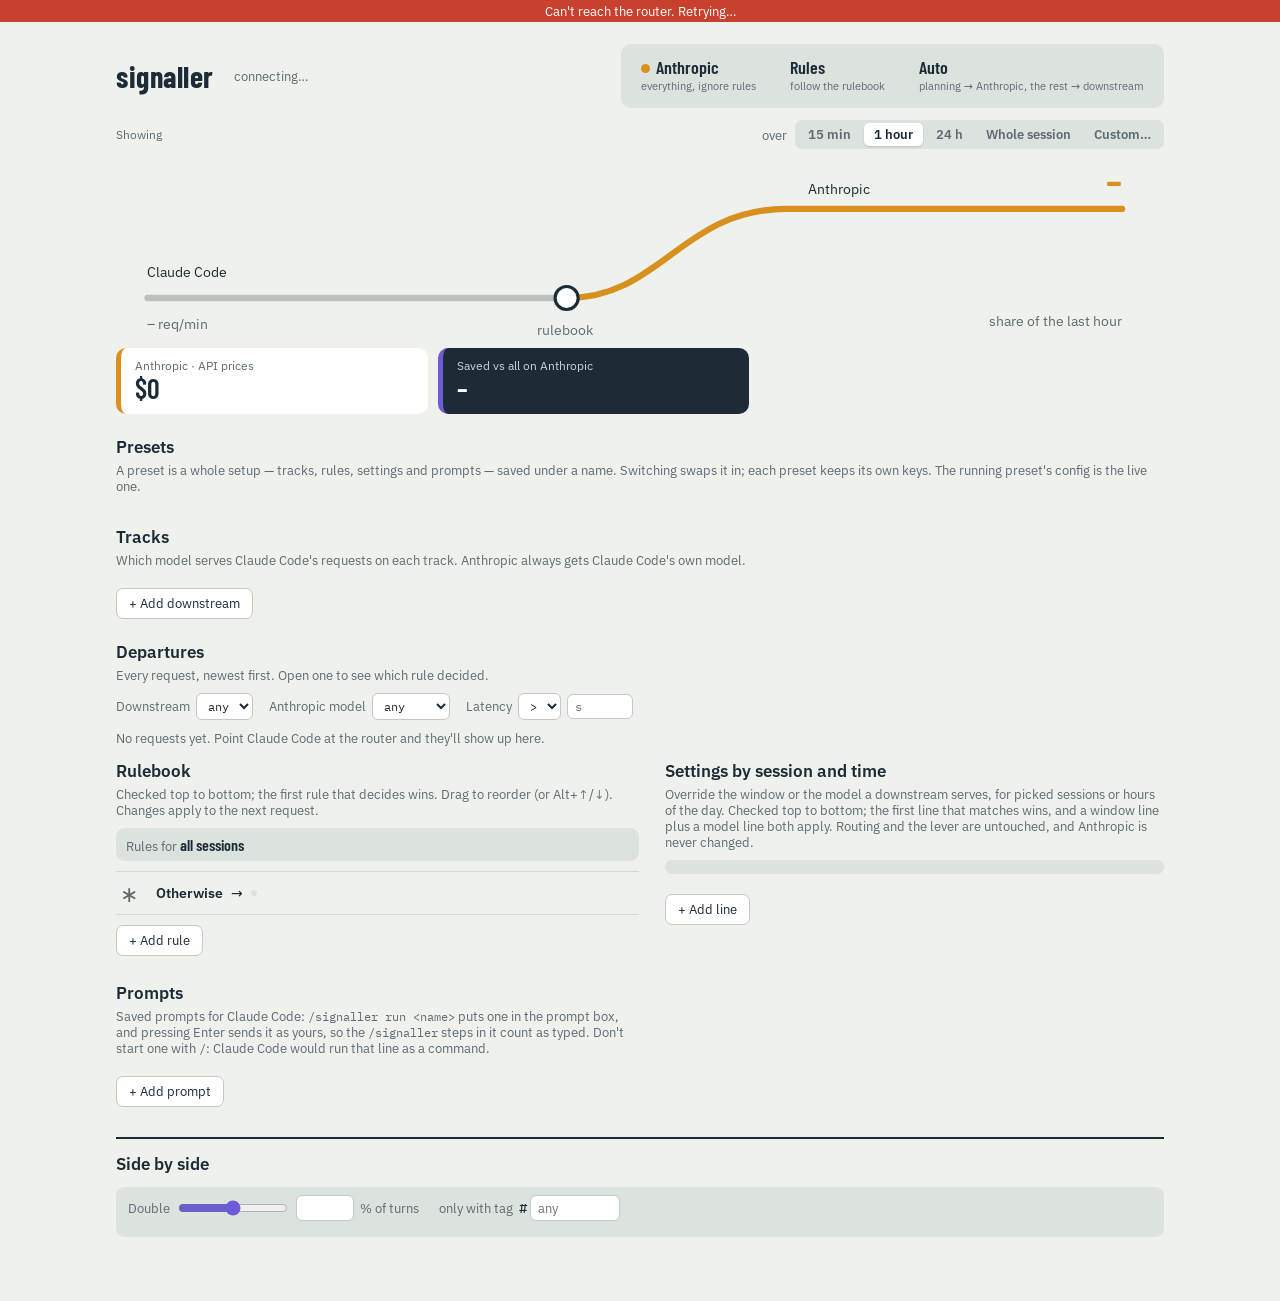
==== commit d8e9e78a: "Departures: filter by downstream, Anthropic model and latency Co-Authored-By: Claude Sonnet 5.5 <nor" ====
--- a/ui/index.html
+++ b/ui/index.html
@@ -32,10 +32,11 @@
       <label class="f">Execution runs on<select id="auExec" data-k="au:exec"></select></label>
       <label class="f">Planning skills<input id="auPlan" data-k="au:plan" type="text" placeholder="comma-separated" autocomplete="off"></label>
       <label class="f">Execution skills<input id="auSkills" data-k="au:skills" type="text" placeholder="comma-separated" autocomplete="off"></label>
-      <label class="f">Spec and plan folders<input id="auDirs" data-k="au:dirs" type="text" placeholder="comma-separated" autocomplete="off"></label>
+      <label class="f">Paths whose edits don't end planning (spec and plan folders, Claude's own memory, scratch and workspace files)<input id="auDirs" data-k="au:dirs" type="text" placeholder="comma-separated" autocomplete="off"></label>
       <label class="f">Threshold (0.5–0.99)<input id="auThr" data-k="au:thr" type="number" min="0.5" max="0.99" step="0.01"></label>
     </div>
     <p id="autoErr" class="err" role="alert" hidden></p>
+    <div id="trainCard"></div>
   </section>
   <p id="localWarn" class="warnline" role="status" hidden><span id="localWarnT"></span> <button type="button" class="linkish" id="localWarnX">OK</button></p>
 
@@ -124,6 +125,13 @@
   <section class="board" aria-labelledby="depH">
     <h2 id="depH">Departures</h2>
     <p class="hint"><span id="depFrom">Every request</span>, newest first. Open one to see which rule decided.</p>
+    <div class="depfilt" id="depFilt" role="group" aria-label="Filter departures">
+      <label>Downstream <select id="fTrack"><option value="">any</option></select></label>
+      <label>Anthropic model <select id="fModel"><option value="">any</option><option>fable</option><option>opus</option><option>sonnet</option><option>haiku</option></select></label>
+      <label>Latency <select id="fOp" aria-label="Latency comparison"><option>&gt;</option><option>&lt;</option><option>=</option></select>
+        <input id="fLat" type="number" min="0" step="0.1" placeholder="s" aria-label="Latency in seconds"></label>
+      <button type="button" class="btn" id="fClear" hidden>Clear</button>
+    </div>
     <div id="deps" class="deps"></div>
     <p id="depEmpty" class="hint empty">No requests yet. Point Claude Code at the router and they'll show up here.</p>
     <button type="button" class="btn" id="older" hidden>Load older</button>
--- a/ui/app.css
+++ b/ui/app.css
@@ -329,3 +329,30 @@
 
 .autobox{margin:0 0 12px}.autobox .hint{margin:0 0 6px}
 .autogrid{display:grid;grid-template-columns:repeat(auto-fit,minmax(200px,1fr));gap:8px}
+
+/* train card */
+#trainCard{margin-top:14px;border-top:1px solid var(--line);padding-top:10px}
+#trainCard h3{font-size:17px;margin:0 0 4px}
+.trow{display:flex;gap:8px;align-items:baseline;padding:3px 0;font-size:13px;cursor:pointer}
+.trow input{margin:0}
+.trow b{min-width:110px}
+.trow span{color:var(--muted)}
+.ttotals{font-size:13px;font-weight:600;margin:8px 0 0}
+.tcut{font-size:12.5px;color:var(--muted);margin:4px 0 0}
+.tcap{display:flex;gap:6px;align-items:center;font-size:12.5px;color:var(--muted);margin-top:8px}
+.tcap input{width:80px;font:12px var(--mono);border:1px solid var(--off);background:#fff;border-radius:6px;padding:4px 6px;color:var(--ink)}
+.tcmd{display:flex;gap:8px;align-items:center;flex-wrap:wrap;margin:10px 0 0}
+.tcmd code{background:var(--well);border-radius:6px;padding:5px 8px;font-size:12px;word-break:break-all}
+.tcmd .btn{margin-top:0}
+.tbar{height:8px;background:var(--well);border-radius:4px;overflow:hidden;margin:8px 0}
+.tfill{height:100%;width:var(--w,0%);background:var(--ok)}
+.tres{margin:8px 0;font-size:13px;max-width:480px}
+.tresrow{display:grid;grid-template-columns:1fr 110px 110px;gap:8px;padding:4px 0;align-items:baseline}
+.tresrow :nth-child(2),.tresrow :nth-child(3){text-align:right}
+.treshead{color:var(--muted);font-size:12px}
+
+.depfilt { display: flex; flex-wrap: wrap; gap: 8px 16px; align-items: center; margin: 6px 0 10px; font-size: 13px; color: var(--muted); }
+.depfilt label { display: inline-flex; align-items: center; gap: 6px; }
+.depfilt select, .depfilt input { border: 1px solid var(--off); background: #fff; border-radius: 6px; padding: 4px 7px; font: 12px var(--mono); color: var(--ink); }
+.depfilt input { width: 5.5em; }
+.depfilt .btn { margin-top: 0; }
